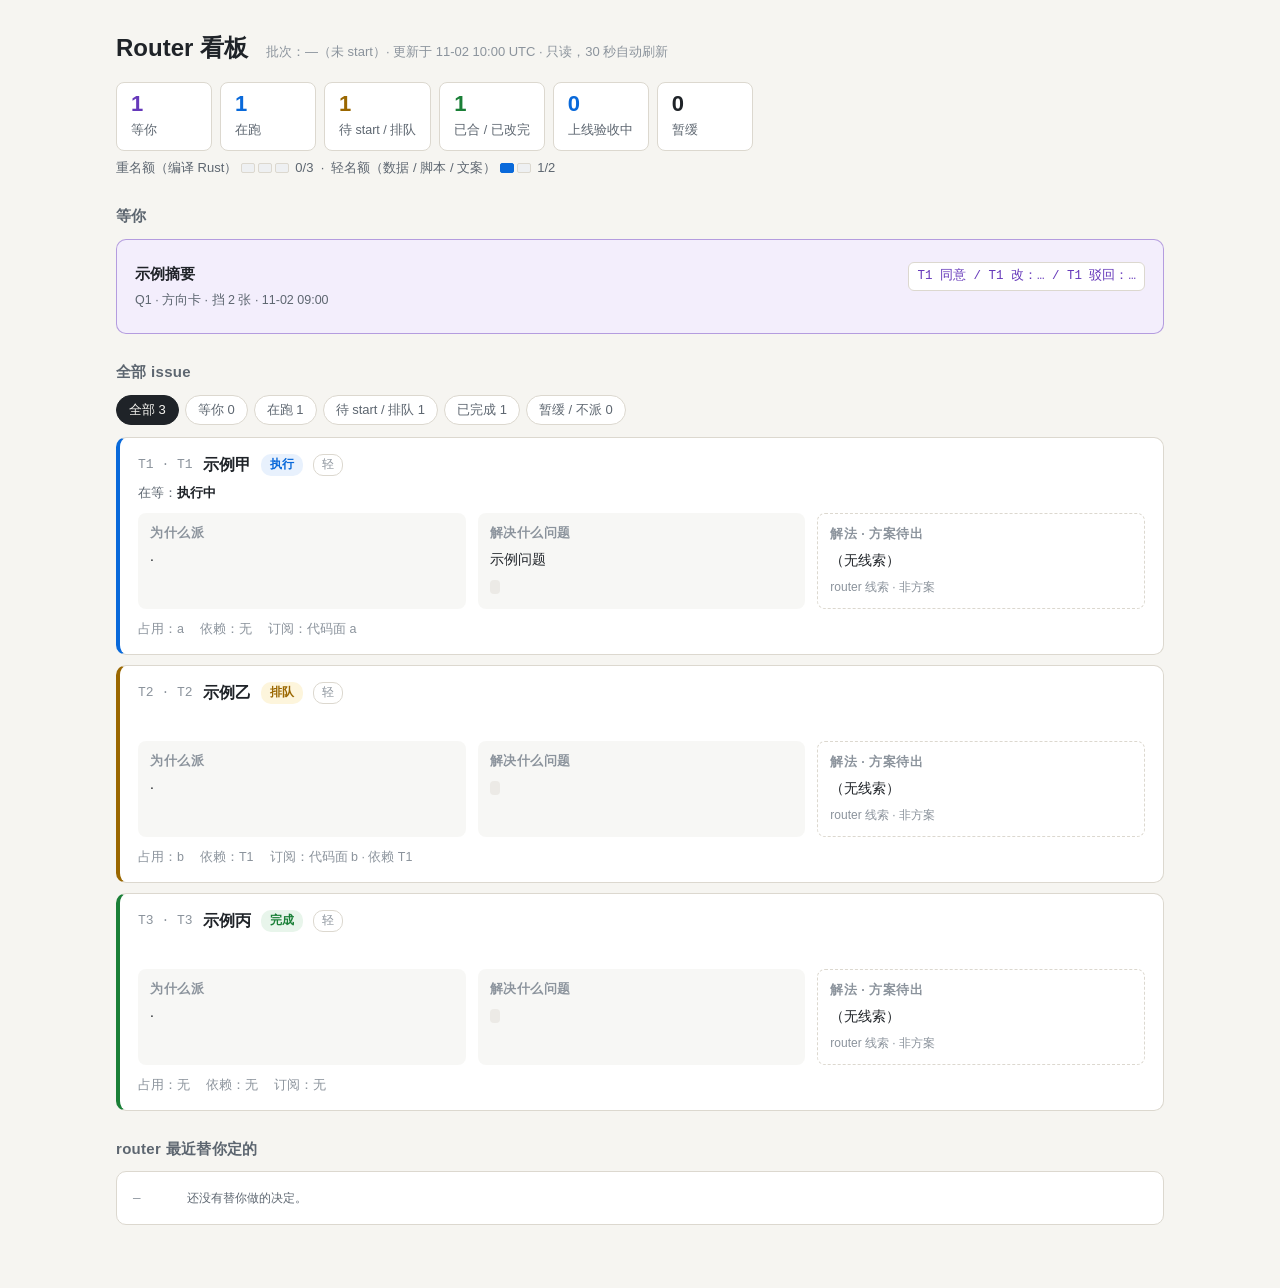
==== tests/router/fixtures/board_legacy_expected.html @ a6ffd389 "feat(router): 看板按业务票展示（墙/尝试/影响分） Co-Authored-By: Claude Opus 5.5 <noreply@anthropic.com>" ====
<!doctype html>
<html lang="zh-CN">
<head>
<meta charset="utf-8">
<meta name="viewport" content="width=device-width, initial-scale=1">
<meta http-equiv="refresh" content="30">
<title>Router 看板</title>
<style>
:root{
  --bg:#f6f5f1; --card:#fff; --ink:#1f2328; --soft:#5d6670; --faint:#8b939c; --line:#dcd8cf;
  --you:#6639ba; --you-bg:#f3eefc; --run:#0969da; --run-bg:#e8f1fd; --q:#9a6700; --q-bg:#fdf5dc;
  --ok:#1a7f37; --ok-bg:#e8f5eb; --off:#6e7781; --off-bg:#eef0f2; --accent:#c2410c;
  --mono:"SF Mono",Menlo,Consolas,monospace;
}
@media (prefers-color-scheme: dark){
  :root:not([data-theme="light"]){
    --bg:#15171b; --card:#1d2026; --ink:#e6e6e6; --soft:#a3abb4; --faint:#7d858e; --line:#323840;
    --you:#b392f0; --you-bg:#241b36; --run:#58a6ff; --run-bg:#14243a; --q:#d4a72c; --q-bg:#2c2510;
    --ok:#4ac26b; --ok-bg:#142619; --off:#8b949e; --off-bg:#22262c; --accent:#fb923c;
  }
}
:root[data-theme="dark"]{
  --bg:#15171b; --card:#1d2026; --ink:#e6e6e6; --soft:#a3abb4; --faint:#7d858e; --line:#323840;
  --you:#b392f0; --you-bg:#241b36; --run:#58a6ff; --run-bg:#14243a; --q:#d4a72c; --q-bg:#2c2510;
  --ok:#4ac26b; --ok-bg:#142619; --off:#8b949e; --off-bg:#22262c; --accent:#fb923c;
}
*{box-sizing:border-box}
body{margin:0;background:var(--bg);color:var(--ink);
  font:15px/1.65 -apple-system,"PingFang SC","Hiragino Sans GB","Microsoft YaHei",sans-serif}
main{max-width:1080px;margin:0 auto;padding:28px 16px 64px}
.mock{background:var(--q-bg);color:var(--q);border:1px dashed var(--q);border-radius:6px;
  padding:6px 12px;font-size:13px;margin-bottom:16px}
header{display:flex;flex-wrap:wrap;align-items:baseline;gap:8px 18px;margin-bottom:6px}
h1{font-size:24px;margin:0}
.meta{color:var(--faint);font-size:13px}
.stats{display:flex;flex-wrap:wrap;gap:8px;margin:14px 0 6px}
.stat{background:var(--card);border:1px solid var(--line);border-radius:8px;padding:8px 14px;min-width:96px}
.stat b{display:block;font-size:22px;line-height:1.2;font-variant-numeric:tabular-nums}
.stat span{font-size:12.5px;color:var(--soft)}
.stat.you b{color:var(--you)} .stat.run b{color:var(--run)} .stat.q b{color:var(--q)} .stat.ok b{color:var(--ok)}
.slots{font-size:13px;color:var(--soft);margin:4px 0 18px}
.slots .bar{display:inline-flex;gap:3px;vertical-align:middle;margin:0 6px 0 4px}
.slots .bar i{width:14px;height:10px;border-radius:2px;background:var(--off-bg);border:1px solid var(--line)}
.slots .bar i.on{background:var(--run);border-color:var(--run)}
h2{font-size:15px;color:var(--soft);font-weight:600;margin:26px 0 10px;letter-spacing:.02em}
.decide{background:var(--you-bg);border:1px solid color-mix(in srgb,var(--you) 45%,transparent);
  border-radius:10px;padding:14px 18px}
.decide .row{display:flex;gap:12px;align-items:flex-start;padding:8px 0}
.decide .row+.row{border-top:1px solid color-mix(in srgb,var(--you) 25%,transparent)}
.decide .what{flex:1}
.decide .what b{display:block}
.decide .what small{color:var(--soft)}
.say{font-family:var(--mono);font-size:12.5px;background:var(--card);border:1px solid var(--line);
  border-radius:6px;padding:3px 8px;white-space:nowrap;color:var(--you)}
.tabs{display:flex;flex-wrap:wrap;gap:6px;margin:6px 0 12px}
.tabs button{font:inherit;font-size:13px;background:var(--card);color:var(--soft);border:1px solid var(--line);
  border-radius:16px;padding:3px 12px;cursor:pointer}
.tabs button[aria-pressed="true"]{background:var(--ink);color:var(--bg);border-color:var(--ink)}
.issue{background:var(--card);border:1px solid var(--line);border-left:4px solid var(--line);
  border-radius:10px;padding:14px 18px;margin:10px 0}
.issue[data-g="you"]{border-left-color:var(--you)}
.issue[data-g="run"]{border-left-color:var(--run)}
.issue[data-g="q"]{border-left-color:var(--q)}
.issue[data-g="ok"]{border-left-color:var(--ok)}
.issue[data-g="off"]{border-left-color:var(--off)}
.ih{display:flex;flex-wrap:wrap;align-items:center;gap:6px 10px}
.ih .no{font-family:var(--mono);font-size:13px;color:var(--faint)}
.ih .t{font-weight:700;font-size:16px}
.pill{font-size:12px;font-weight:600;padding:1px 9px;border-radius:10px;white-space:nowrap}
.p-you{background:var(--you-bg);color:var(--you)} .p-run{background:var(--run-bg);color:var(--run)}
.p-q{background:var(--q-bg);color:var(--q)} .p-ok{background:var(--ok-bg);color:var(--ok)}
.p-off{background:var(--off-bg);color:var(--off)}
.tagw{font-size:12px;color:var(--faint);border:1px solid var(--line);border-radius:10px;padding:0 8px}
.wait{font-size:13px;color:var(--soft);margin:4px 0 10px}
.wait b{color:var(--ink);font-weight:600}
.three{display:grid;grid-template-columns:repeat(3,1fr);gap:12px}
@media (max-width:820px){.three{grid-template-columns:1fr}}
.cell{background:color-mix(in srgb,var(--line) 22%,transparent);border-radius:8px;padding:10px 12px}
.cell h4{margin:0 0 4px;font-size:12.5px;color:var(--faint);font-weight:600;letter-spacing:.04em}
.cell p{margin:0;font-size:14px}
.cell .src{display:block;margin-top:6px;font-size:12px;color:var(--faint)}
.cell.sol.pending{border:1px dashed var(--line);background:transparent}
.foot{display:flex;flex-wrap:wrap;gap:4px 16px;margin-top:10px;font-size:12.5px;color:var(--faint)}
.foot code,code{font-family:var(--mono);font-size:12px;background:color-mix(in srgb,var(--line) 40%,transparent);
  padding:0 5px;border-radius:4px;word-break:break-all}
.log{background:var(--card);border:1px solid var(--line);border-radius:10px;padding:6px 16px}
.log .row{display:grid;grid-template-columns:44px 1fr auto;gap:10px;padding:8px 0;font-size:14px;align-items:baseline}
.log .row+.row{border-top:1px solid var(--line)}
.log .id{font-family:var(--mono);color:var(--faint);font-size:12.5px}
.log small{color:var(--soft)}
.hidden{display:none}
.tl{margin:8px 0 0;padding:0;list-style:none;font-size:12.5px;color:var(--soft)}
.tl li{padding:1px 0}
.tl .ts{font-family:var(--mono);color:var(--faint);margin-right:6px}
.p-review{background:var(--q-bg);color:var(--accent)}
.revoked{text-decoration:line-through;color:var(--faint)}
</style>
</head>
<body>
<main>
<header>
  <h1>Router 看板</h1>
  <span class="meta">批次：—（未 start）· 更新于 11-02 10:00 UTC · 只读，30 秒自动刷新</span>
</header>
<div class="stats">
  <div class="stat you"><b>1</b><span>等你</span></div>
  <div class="stat run"><b>1</b><span>在跑</span></div>
  <div class="stat q"><b>1</b><span>待 start / 排队</span></div>
  <div class="stat ok"><b>1</b><span>已合 / 已改完</span></div>
  <div class="stat run"><b>0</b><span>上线验收中</span></div>
  <div class="stat"><b>0</b><span>暂缓</span></div>
</div>
<div class="slots">
  重名额（编译 Rust）<span class="bar"><i></i><i></i><i></i></span>0/3
  &nbsp;·&nbsp; 轻名额（数据 / 脚本 / 文案）<span class="bar"><i class="on"></i><i></i></span>1/2
</div>
<h2>等你</h2>
<div class="decide"><div class="row"><div class="what"><b>示例摘要</b><small>Q1 · 方向卡 · 挡 2 张 · 11-02 09:00</small></div><span class="say">T1 同意 / T1 改：… / T1 驳回：…</span></div></div>
<h2>全部 issue</h2>
<div class="tabs" role="group" aria-label="筛选"><button aria-pressed="true" data-f="all">全部 3</button><button aria-pressed="false" data-f="you">等你 0</button><button aria-pressed="false" data-f="run">在跑 1</button><button aria-pressed="false" data-f="q">待 start / 排队 1</button><button aria-pressed="false" data-f="ok">已完成 1</button><button aria-pressed="false" data-f="off">暂缓 / 不派 0</button></div>
<div id="list">
<div class="issue" data-g="run">
  <div class="ih"><span class="no">T1 · T1</span><span class="t">示例甲</span>
    <span class="pill p-run">执行</span><span class="tagw">轻</span></div>
  <div class="wait">在等：<b>执行中</b></div>
  <div class="three">
    <div class="cell"><h4>为什么派</h4><p> · </p><span class="src"></span></div>
    <div class="cell"><h4>解决什么问题</h4><p>示例问题</p><span class="src"><code></code></span></div>
    <div class="cell sol pending"><h4>解法 · 方案待出</h4><p>（无线索）</p><span class="src">router 线索 · 非方案</span></div>
  </div>
  <div class="foot"><span>占用：a</span><span>依赖：无</span><span>订阅：代码面 a</span></div>
  
</div><div class="issue" data-g="q">
  <div class="ih"><span class="no">T2 · T2</span><span class="t">示例乙</span>
    <span class="pill p-q">排队</span><span class="tagw">轻</span></div>
  <div class="wait">&nbsp;</div>
  <div class="three">
    <div class="cell"><h4>为什么派</h4><p> · </p><span class="src"></span></div>
    <div class="cell"><h4>解决什么问题</h4><p></p><span class="src"><code></code></span></div>
    <div class="cell sol pending"><h4>解法 · 方案待出</h4><p>（无线索）</p><span class="src">router 线索 · 非方案</span></div>
  </div>
  <div class="foot"><span>占用：b</span><span>依赖：T1</span><span>订阅：代码面 b · 依赖 T1</span></div>
  
</div><div class="issue" data-g="ok">
  <div class="ih"><span class="no">T3 · T3</span><span class="t">示例丙</span>
    <span class="pill p-ok">完成</span><span class="tagw">轻</span></div>
  <div class="wait">&nbsp;</div>
  <div class="three">
    <div class="cell"><h4>为什么派</h4><p> · </p><span class="src"></span></div>
    <div class="cell"><h4>解决什么问题</h4><p></p><span class="src"><code></code></span></div>
    <div class="cell sol pending"><h4>解法 · 方案待出</h4><p>（无线索）</p><span class="src">router 线索 · 非方案</span></div>
  </div>
  <div class="foot"><span>占用：无</span><span>依赖：无</span><span>订阅：无</span></div>
  
</div>
</div>
<h2>router 最近替你定的</h2>
<div class="log"><div class="row"><span class="id">—</span><span><small>还没有替你做的决定。</small></span><span></span></div></div>
</main>
<script>
(function(){
  var btns=document.querySelectorAll('.tabs button');
  var items=document.querySelectorAll('#list .issue');
  btns.forEach(function(b){
    b.addEventListener('click',function(){
      var f=b.getAttribute('data-f');
      btns.forEach(function(x){x.setAttribute('aria-pressed',x===b?'true':'false')});
      items.forEach(function(it){
        var g=it.getAttribute('data-g');
        it.classList.toggle('hidden', !(f==='all'||f===g));
      });
    });
  });
})();
</script>
</body>
</html>
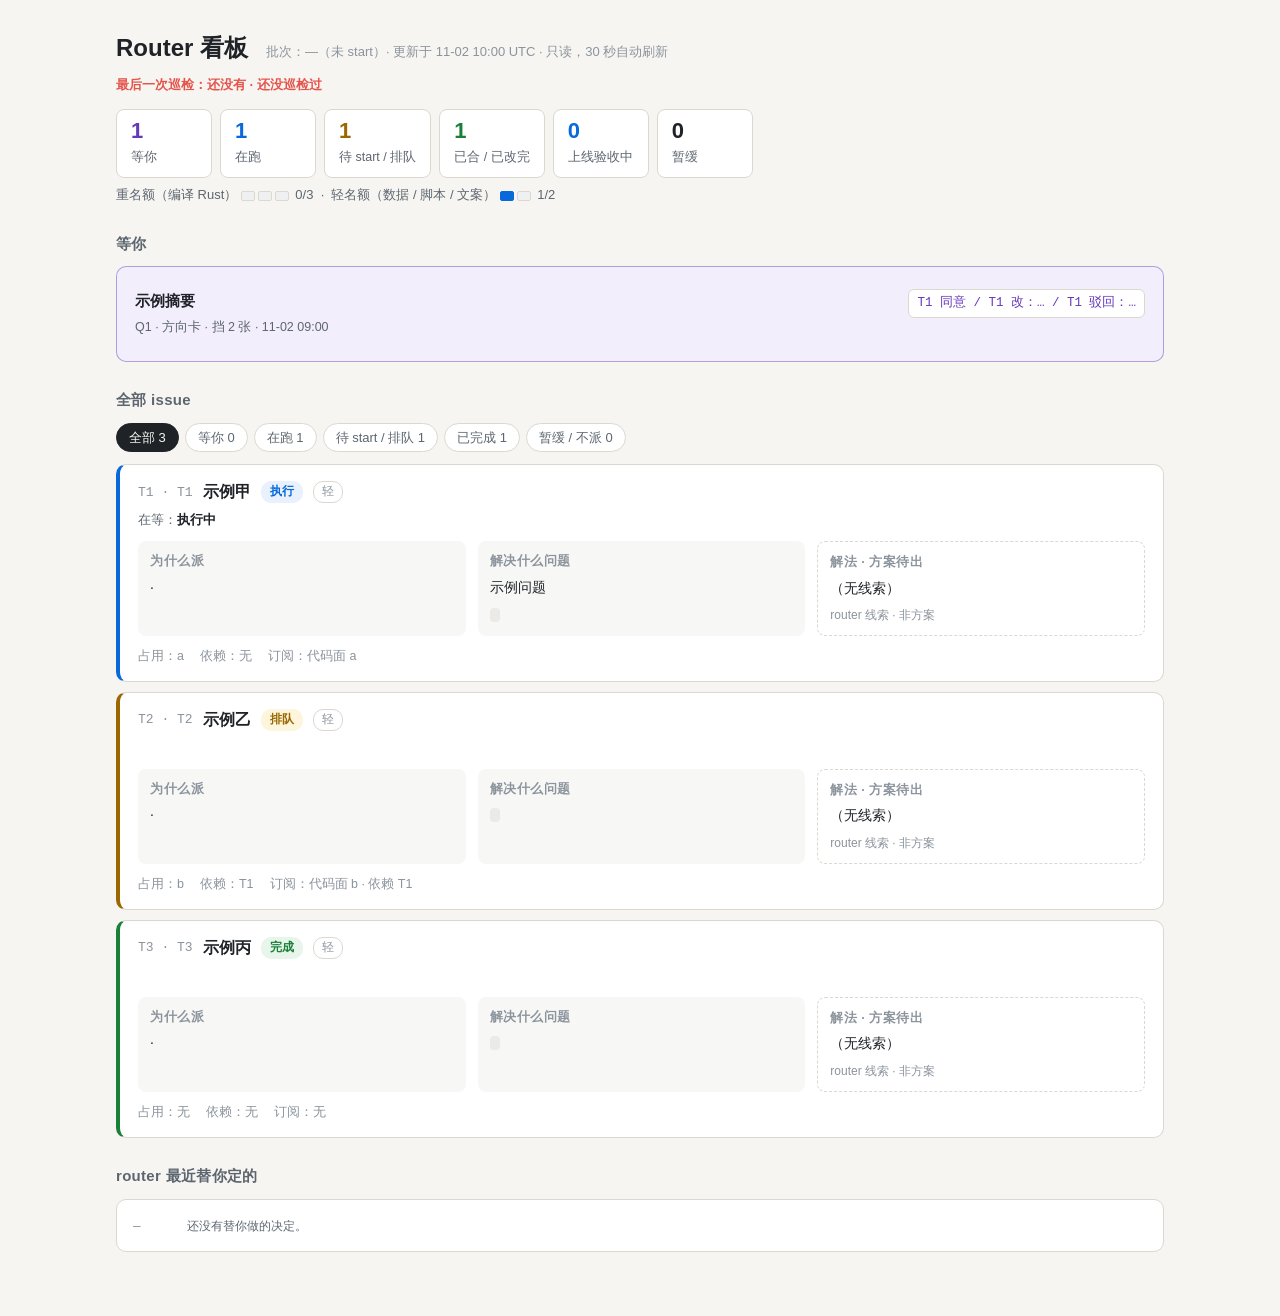
==== commit 72423d00: "feat(router): 改墙命令 walls + 业务票 issue 正文自动同步；巡检常驻 daemon + 事件流 feed / ack 缺口 1：没有改墙的命令，issue 正文只在建票时写" ====
--- a/tests/router/fixtures/board_legacy_expected.html
+++ b/tests/router/fixtures/board_legacy_expected.html
@@ -94,6 +94,8 @@
 .tl .ts{font-family:var(--mono);color:var(--faint);margin-right:6px}
 .p-review{background:var(--q-bg);color:var(--accent)}
 .revoked{text-decoration:line-through;color:var(--faint)}
+.patrol{font-size:13px;color:var(--soft);margin:2px 0 0}
+.patrol-stale{color:#e5534b;font-weight:700}
 </style>
 </head>
 <body>
@@ -102,6 +104,7 @@
   <h1>Router 看板</h1>
   <span class="meta">批次：—（未 start）· 更新于 11-02 10:00 UTC · 只读，30 秒自动刷新</span>
 </header>
+<div class="patrol patrol-stale" data-patrol-at="">最后一次巡检：还没有<span class="age"> · 还没巡检过</span></div>
 <div class="stats">
   <div class="stat you"><b>1</b><span>等你</span></div>
   <div class="stat run"><b>1</b><span>在跑</span></div>
@@ -159,6 +162,11 @@
 </main>
 <script>
 (function(){
+  var hb=document.querySelector('.patrol');
+  if(hb){var at=Date.parse(hb.getAttribute('data-patrol-at')||'');
+    if(!(at>0)||Date.now()-at>180000){hb.classList.add('patrol-stale');
+      var m=at>0?Math.round((Date.now()-at)/60000):null;
+      hb.querySelector('.age').textContent=m===null?' · 还没巡检过':' · 已 '+m+' 分钟没巡检：router.py daemon status';}}
   var btns=document.querySelectorAll('.tabs button');
   var items=document.querySelectorAll('#list .issue');
   btns.forEach(function(b){
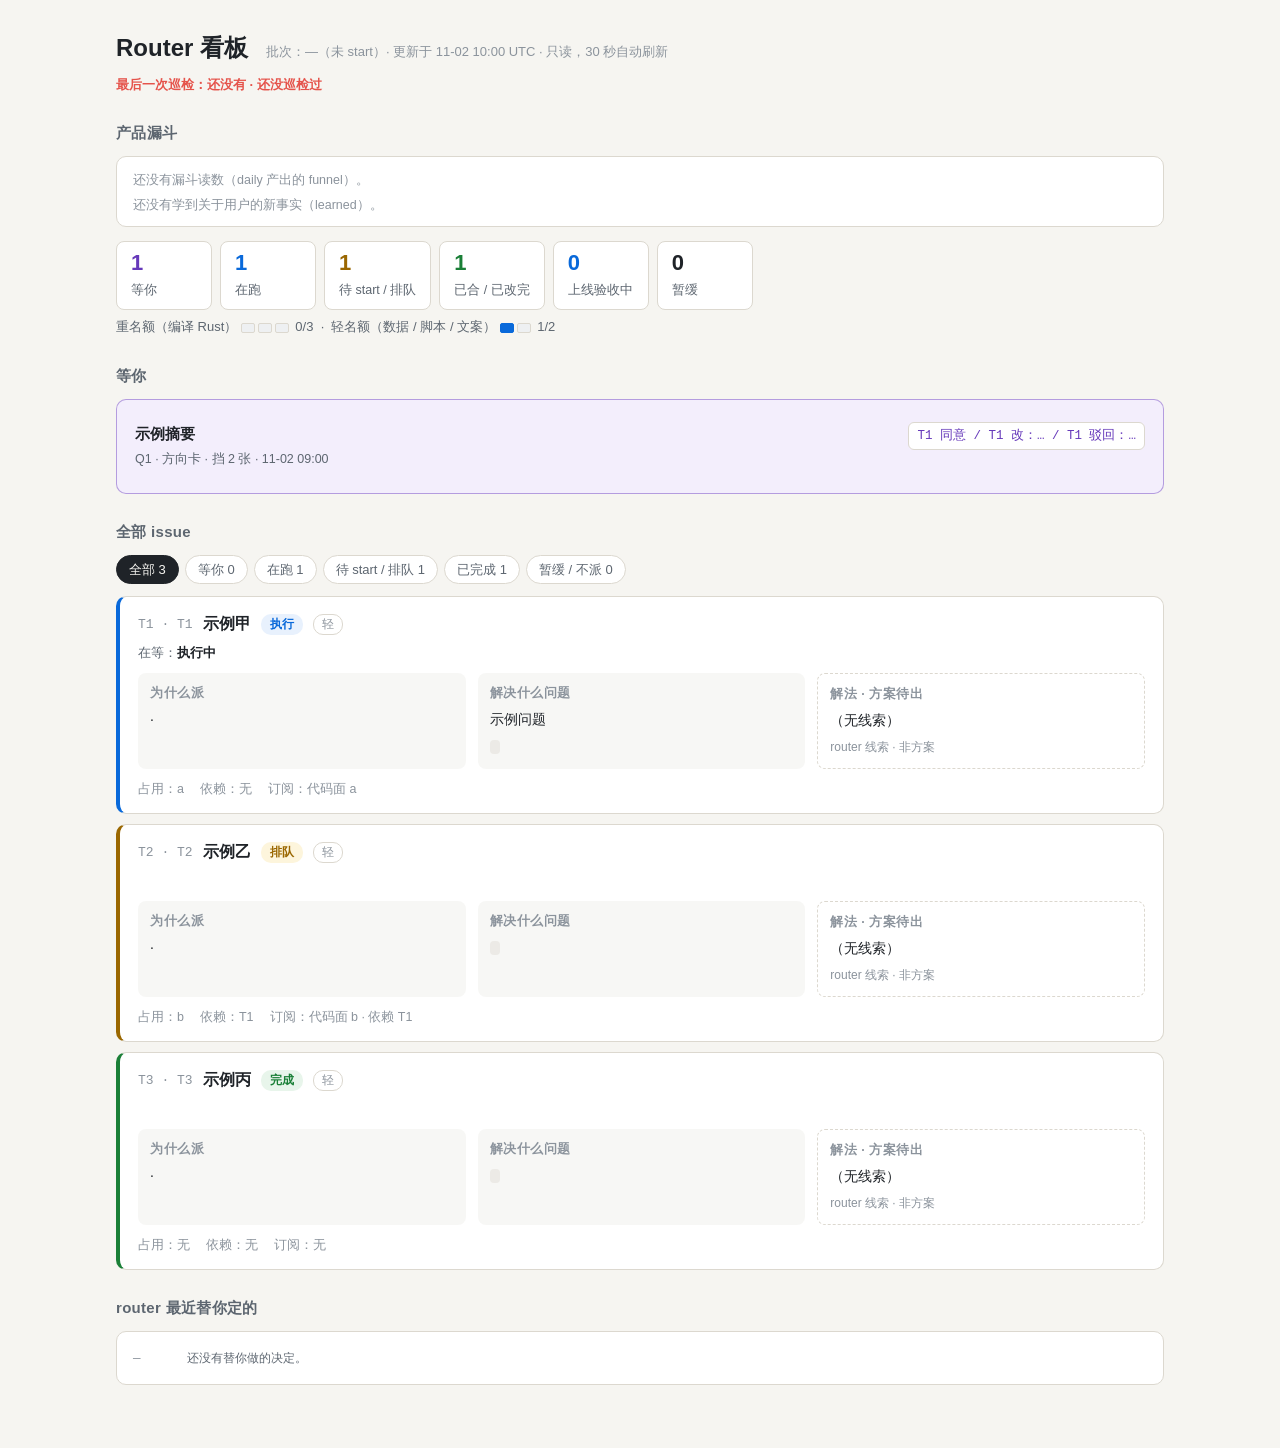
==== commit 65a27fa0: "feat(router): 从数据看产品玩法——每周玩法复盘 play、业务票玩法卡打头、判定读体验 + 漏斗、汇报和看板先讲产品 A. 分析 agent 新模式 play（玩法复盘，每个 ISO 周" ====
--- a/tests/router/fixtures/board_legacy_expected.html
+++ b/tests/router/fixtures/board_legacy_expected.html
@@ -96,6 +96,14 @@
 .revoked{text-decoration:line-through;color:var(--faint)}
 .patrol{font-size:13px;color:var(--soft);margin:2px 0 0}
 .patrol-stale{color:#e5534b;font-weight:700}
+.funnel{background:var(--card);border:1px solid var(--line);border-radius:10px;padding:10px 16px}
+.funnel table{width:100%;border-collapse:collapse;font-size:14px;font-variant-numeric:tabular-nums}
+.funnel th,.funnel td{text-align:left;padding:4px 8px 4px 0}
+.funnel th{color:var(--faint);font-weight:600;font-size:12.5px}
+.funnel td+td,.funnel th+th{text-align:right}
+.funnel tr+tr td{border-top:1px solid var(--line)}
+.funnel .learned{margin:8px 0 0;padding-left:18px;font-size:13.5px;color:var(--soft)}
+.funnel small{color:var(--faint)}
 </style>
 </head>
 <body>
@@ -105,6 +113,8 @@
   <span class="meta">批次：—（未 start）· 更新于 11-02 10:00 UTC · 只读，30 秒自动刷新</span>
 </header>
 <div class="patrol patrol-stale" data-patrol-at="">最后一次巡检：还没有<span class="age"> · 还没巡检过</span></div>
+<h2>产品漏斗</h2>
+<div class="funnel"><div><small>还没有漏斗读数（daily 产出的 funnel）。</small></div><div><small>还没有学到关于用户的新事实（learned）。</small></div></div>
 <div class="stats">
   <div class="stat you"><b>1</b><span>等你</span></div>
   <div class="stat run"><b>1</b><span>在跑</span></div>
